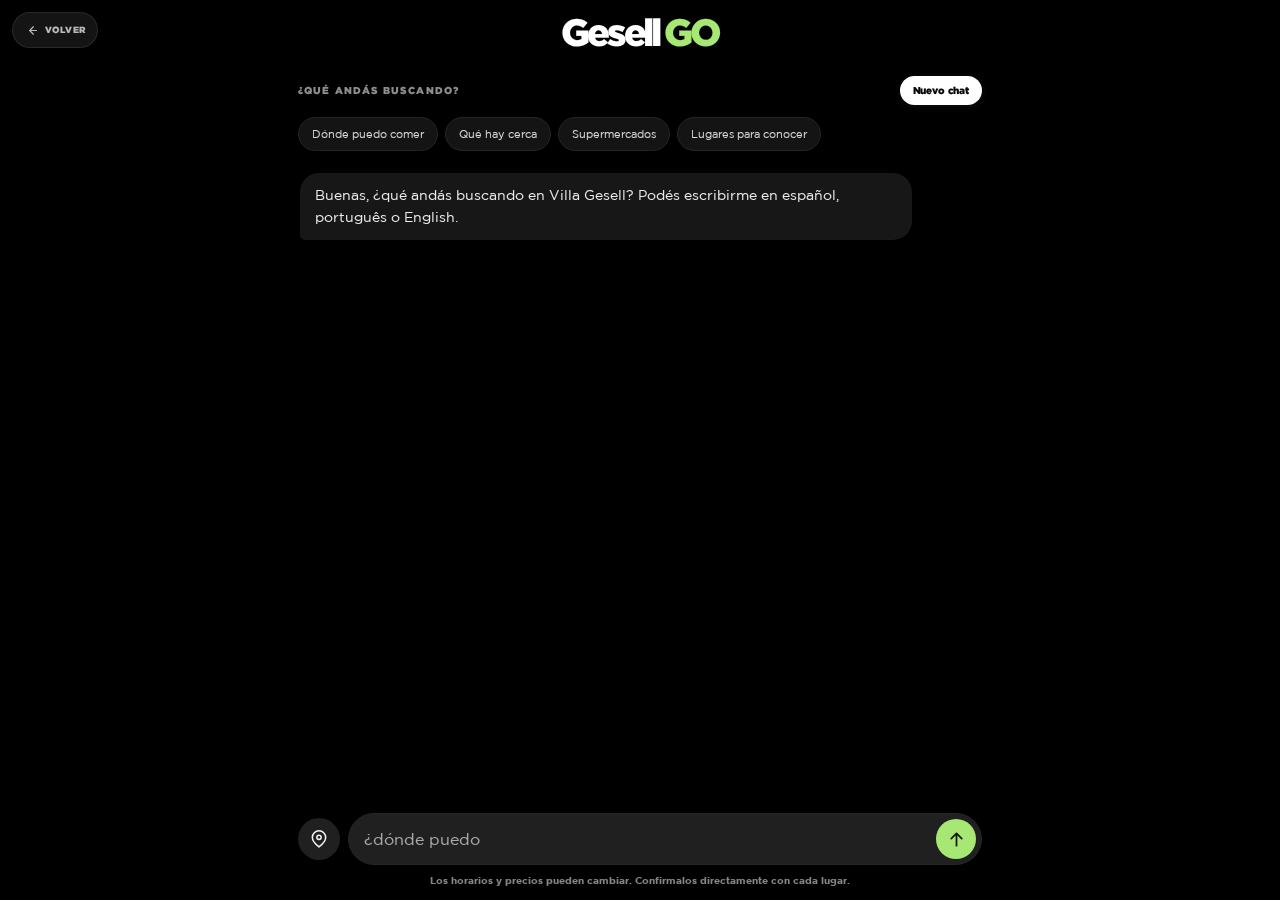
==== asistente/index.html @ cef7fea5 "Add official events carousel and daily-cached agenda feed" ====
<!doctype html>
<html lang="es">
<head>
  <meta charset="utf-8">
  <meta name="viewport" content="width=device-width, initial-scale=1, viewport-fit=cover">
  <meta name="theme-color" content="#000000">
  <meta name="description" content="GesellGO, tu asistente para descubrir Villa Gesell. Encontrá comida, servicios y lugares cerca tuyo.">
  <title>GesellGO · Villa Gesell</title>
  <link rel="preload" href="/fonts/GOTHAM-BLACK.OTF" as="font" type="font/otf" crossorigin>
  <link rel="preload" href="/fonts/GOTHAMBOOK.TTF" as="font" type="font/ttf" crossorigin>
  <link rel="preload" href="/fonts/GOTHAMBOLD.TTF" as="font" type="font/ttf" crossorigin>
  <script src="/asistente/intro.js"></script>
  <link rel="stylesheet" href="/asistente/style.css?v=events-1">
  <script src="/asistente/app.js?v=events-1" defer></script>
</head>
<body>
  <div class="ambient" aria-hidden="true">
    <span class="glow glow-a"></span>
    <span class="glow glow-b"></span>
    <span class="glow glow-c"></span>
    <span class="glow glow-d"></span>
  </div>
  <a class="back-home" id="backHomeLink" href="/" aria-label="Volver a la página principal" title="Volver a la página principal">
    <svg viewBox="0 0 24 24" aria-hidden="true" focusable="false"><path d="M15 18l-6-6 6-6M9 12h11"></path></svg>
    <span>VOLVER</span>
  </a>
  <div class="brand-mark" id="brandMark" aria-label="GesellGO">
    <span class="brand-gesell">Gesell</span><span class="brand-go">GO</span>
  </div>
  <main class="page">
    <section class="chat" aria-label="Chat con GesellGO">
      <div class="chat-topline">
        <p>¿QUÉ ANDÁS BUSCANDO?</p>
        <button id="clearButton" class="clear-button" type="button">Nuevo chat</button>
      </div>
      <div class="suggestions" id="suggestions" aria-label="Consultas sugeridas">
        <button type="button" class="suggestion" data-prompt="¿Dónde puedo comer rico?">Dónde puedo comer</button>
        <button type="button" class="suggestion" data-prompt="¿Qué hay cerca de mí?">Qué hay cerca</button>
        <button type="button" class="suggestion" data-prompt="Busco un supermercado o almacén.">Supermercados</button>
        <button type="button" class="suggestion" data-prompt="¿Qué lugares vale la pena conocer?">Lugares para conocer</button>
      </div>
      <section class="events-section" id="eventsSection" aria-label="Próximos eventos" hidden>
        <div class="events-heading">
          <p>QUÉ PASA EN GESELL</p>
          <div class="events-controls">
            <button type="button" id="eventsPrev" aria-label="Eventos anteriores">‹</button>
            <button type="button" id="eventsNext" aria-label="Eventos siguientes">›</button>
          </div>
        </div>
        <div class="events-rail" id="eventsRail" aria-label="Deslizá para ver próximos eventos" tabindex="0"></div>
      </section>
      <div id="messages" class="messages" aria-live="polite" aria-relevant="additions text">
        <article class="message assistant-message">
          <div class="message-content">
            <p>Buenas, ¿qué andás buscando en Villa Gesell? Podés escribirme en español, português o English.</p>
          </div>
        </article>
      </div>
      <div id="status" class="status" role="status" aria-live="polite"></div>
      <div class="composer-row">
        <button id="locationButton" class="location-button" type="button" aria-label="Activar ubicación" aria-pressed="false" title="Activar ubicación">
          <svg class="pin-icon" viewBox="0 0 24 24" aria-hidden="true" focusable="false">
            <path d="M20 10.2c0 5.1-8 11.3-8 11.3S4 15.3 4 10.2a8 8 0 1 1 16 0Z"></path>
            <circle cx="12" cy="10" r="2.6"></circle>
          </svg>
        </button>
        <form id="chatForm" class="composer">
          <label class="sr-only" for="messageInput">Escribí tu consulta</label>
          <div class="composer-field">
            <textarea id="messageInput" name="message" maxlength="1200" rows="1" placeholder="¿dónde puedo picar algo?" required></textarea>
          </div>
          <button id="sendButton" class="send-button" type="submit" aria-label="Enviar mensaje">
            <svg viewBox="0 0 24 24" aria-hidden="true" focusable="false"><path d="M12 19V5M6 11l6-6 6 6"></path></svg>
          </button>
        </form>
      </div>
      <p class="footnote">Los horarios y precios pueden cambiar. Confirmalos directamente con cada lugar.</p>
    </section>
  </main>
  <dialog class="event-dialog" id="eventDialog" aria-labelledby="eventDialogTitle">
    <button class="event-dialog-close" id="eventDialogClose" type="button" aria-label="Cerrar">×</button>
    <div class="event-dialog-image-wrap"><img id="eventDialogImage" alt="" /></div>
    <div class="event-dialog-content">
      <p class="event-dialog-eyebrow">AGENDA OFICIAL</p>
      <h2 id="eventDialogTitle">Evento</h2>
      <p id="eventDialogDescription" class="event-dialog-description">Cargando información…</p>
      <div class="event-meta"><span class="event-meta-label">CUÁNDO</span><p id="eventDialogDate"></p></div>
      <div class="event-meta"><span class="event-meta-label">DÓNDE</span><p id="eventDialogLocation"></p></div>
      <a id="eventDialogSource" class="event-source-link" href="https://www.gesell.tur.ar/eventos" target="_blank" rel="noopener noreferrer">Ver agenda oficial ↗</a>
    </div>
  </dialog>
</body>
</html>
---- asistente/style.css ----
@font-face {
  font-family: "Gotham Black";
  src: url("/fonts/GOTHAM-BLACK.OTF") format("opentype");
  font-style: normal;
  font-weight: 900;
  font-display: swap;
}
@font-face {
  font-family: "Gotham Book";
  src: url("/fonts/GOTHAMBOOK.TTF") format("truetype");
  font-style: normal;
  font-weight: 400;
  font-display: swap;
}
@font-face {
  font-family: "Gotham Bold";
  src: url("/fonts/GOTHAMBOLD.TTF") format("truetype");
  font-style: normal;
  font-weight: 700;
  font-display: swap;
}
:root {
  color-scheme: dark;
  --black: #000;
  --white: #f7f7f7;
  --muted: #929292;
  --bubble: #202020;
  --accent: #a6e873;
  --font: "Gotham Book", Arial, sans-serif;
  --font-black: "Gotham Black", "Arial Black", sans-serif;
  --ease: cubic-bezier(.2,.75,.2,1);
}
* { box-sizing: border-box; }
html, body { width:100%; height:100%; min-height:100%; margin:0; overflow:hidden; background:var(--black); }
body {
  height: 100dvh;
  color: var(--white);
  font-family: var(--font);
  font-weight: 500;
  -webkit-font-smoothing: antialiased;
  -webkit-text-stroke: .12px currentColor;
  text-rendering: optimizeLegibility;
  overscroll-behavior: none;
}
button, textarea { font:inherit; }
button { color:inherit; }
button:focus-visible, textarea:focus-visible { outline:2px solid var(--accent); outline-offset:3px; }

.back-home {
  position: fixed;
  z-index: 21;
  top: max(12px, env(safe-area-inset-top));
  left: max(12px, env(safe-area-inset-left));
  display: inline-flex;
  align-items: center;
  justify-content: center;
  gap: 6px;
  min-height: 36px;
  padding: 0 11px;
  border: 1px solid rgba(255,255,255,.09);
  border-radius: 999px;
  background: rgba(23,23,23,.88);
  color: #bcbcbc;
  font-family: var(--font-black);
  font-size: 9px;
  font-weight: 900;
  letter-spacing: .055em;
  text-decoration: none;
  -webkit-tap-highlight-color: transparent;
  backdrop-filter: blur(12px);
  box-shadow: 0 4px 18px rgba(0,0,0,.2);
  transition: color .2s ease, background .2s ease, border-color .2s ease, transform .2s ease;
}
.back-home svg {
  display: block;
  width: 15px;
  height: 15px;
  fill: none;
  stroke: currentColor;
  stroke-width: 1.8;
  stroke-linecap: round;
  stroke-linejoin: round;
}
.back-home:hover, .back-home:focus-visible {
  background: #242424;
  border-color: rgba(255,255,255,.22);
  color: #fff;
}
.back-home:active { transform: scale(.96); }
.brand-mark {
  position:fixed; z-index:20; top:max(15px, env(safe-area-inset-top)); left:50%;
  display:flex; align-items:baseline; justify-content:center; gap:.075em; max-width:96vw;
  color:#fff; font-family:var(--font-black); font-size:clamp(28px,5.5vw,38px); font-weight:900;
  letter-spacing:-.085em; line-height:.92; white-space:nowrap; user-select:none; transform:translateX(-50%);
  transition:top .55s var(--ease), transform .55s var(--ease), font-size .55s var(--ease);
}
.brand-go { color:var(--accent); margin-left:.05em; letter-spacing:-.08em; }

.page {
  width:min(720px,100%); height:var(--chat-viewport-height,100%); position:relative; top:var(--chat-viewport-top,0px); display:flex; flex-direction:column; margin-inline:auto;
  padding:max(76px,calc(env(safe-area-inset-top) + 66px)) 18px max(12px,env(safe-area-inset-bottom));
  opacity:1; transition:opacity .64s var(--ease);
}
.chat { flex:1; min-height:0; width:100%; display:flex; flex-direction:column; margin:0 auto; }
.chat-topline { display:flex; align-items:center; justify-content:space-between; gap:12px; margin:0 0 12px; }
.chat-topline p { margin:0; color:#909090; font-family:var(--font-black); font-size:10px; letter-spacing:.11em; }
.clear-button {
  flex:0 0 auto; border:0; border-radius:999px; background:#fff; color:#080808;
  font-family:var(--font-black); font-size:10px; font-weight:900; letter-spacing:-.015em;
  padding:9px 13px; cursor:pointer; box-shadow:0 2px 8px rgba(255,255,255,.06);
  -webkit-tap-highlight-color:transparent;
  transition:background .2s ease,color .2s ease,transform .2s ease;
}
.clear-button:hover { background:#e8e8e8; color:#000; transform:translateY(-1px); }
.clear-button:active { transform:scale(.96); }

.suggestions {
  display:flex; flex-wrap:wrap; gap:7px; max-height:160px; overflow:hidden; margin:0 0 8px;
  opacity:1; transform:translateY(0);
  transition:opacity .24s ease, transform .24s ease, max-height .28s ease, margin .28s ease;
  scrollbar-width:none;
}
.suggestions::-webkit-scrollbar { display:none; }
.suggestions.is-hidden { opacity:0; transform:translateY(-5px); max-height:0; margin-bottom:0; pointer-events:none; }
.suggestion {
  flex:0 0 auto;
  font-weight:500; max-width:100%; border:1px solid #252525; border-radius:999px; padding:10px 13px;
  background:#141414; color:#d9d9d9; font-size:11px; line-height:1.1; cursor:pointer; white-space:nowrap;
  transition:background .2s ease, border-color .2s ease, color .2s ease, transform .2s ease;
}
.suggestion:hover { background:#242424; border-color:#383838; color:#fff; transform:translateY(-1px); }

.messages {
  flex:1; min-height:0; display:flex; flex-direction:column; align-items:flex-start; gap:12px;
  overflow-y:auto; overscroll-behavior:contain; padding:14px 2px 18px; scroll-behavior:smooth;
  scrollbar-width:thin; scrollbar-color:#303030 transparent;
}
.message {
  font-weight:500;
  display:flex; align-items:flex-start; max-width:90%; min-width:0; font-size:14px; line-height:1.55;
  overflow-wrap:anywhere; animation:message-in .28s var(--ease) both;
}
.message-content { min-width:0; }
.message p { margin:0; white-space:pre-wrap; }
.assistant-message { align-self:flex-start; padding:12px 15px; border-radius:19px 19px 19px 5px; background:#171717; color:#ededed; }
.user-message {
  align-self:flex-end; display:block; max-width:86%; padding:11px 15px;
  border-radius:19px 19px 5px 19px; background:#252525; color:#fff;
}
.user-message .message-content { display:block; }

.typing { display:flex; align-items:center; gap:5px; min-height:10px; }
.typing span {
  display:block; width:5px; height:5px; border-radius:50%; background:var(--accent);
  animation:typing-pulse .8s ease-in-out infinite;
}
.typing span:nth-child(2) { animation-delay:.12s; }
.typing span:nth-child(3) { animation-delay:.24s; }
.status { font-weight:500; min-height:14px; padding:0 4px 4px; color:#aaa; font-size:10px; line-height:1.45; }
.composer-row { display:flex; align-items:flex-end; gap:8px; width:100%; }
.location-button {
  flex:0 0 42px; width:42px; height:42px; display:grid; place-items:center; padding:0; margin-bottom:5px;
  border:0; border-radius:50%; background:#202020; color:#f5f5f5; cursor:pointer;
  transition:transform .18s ease, color .18s ease, background .18s ease, opacity .18s ease;
  -webkit-tap-highlight-color:transparent;
}
.location-button:hover { transform:scale(1.04); background:#292929; }
.location-button:disabled { opacity:.6; cursor:wait; }
.location-button[aria-pressed="true"] { color:var(--accent); }
.pin-icon { width:20px; height:20px; fill:none; stroke:currentColor; stroke-width:1.8; stroke-linecap:round; stroke-linejoin:round; }

.composer {
  flex:1; min-width:0; min-height:52px; display:flex; align-items:flex-end; gap:6px;
  padding:5px 5px 5px 14px; border:1px solid #252525; border-radius:28px; background:#202020;
  transition:border-color .2s ease, background .2s ease;
}
.composer:focus-within { border-color:#3a3a3a; background:#242424; }
.composer-field { flex:1; min-width:0; }
.composer textarea {
  display:block; width:100%; min-height:40px; max-height:112px; resize:none; overflow-y:auto;
  padding:10px 1px; border:0; outline:none; background:transparent; color:#fff;
  font-size:16px; line-height:1.25; appearance:none;
}
.composer textarea::placeholder { color:#aaa; opacity:1; font-weight:500; }
.send-button {
  flex:0 0 40px; width:40px; height:40px; display:grid; place-items:center; padding:0; margin:0;
  border:0; border-radius:50%; background:var(--accent); color:#111b08; cursor:pointer;
  -webkit-tap-highlight-color:transparent; transition:transform .18s ease, opacity .18s ease, background .18s ease;
}
.send-button:hover { transform:scale(1.045); background:#b5f28a; }
.send-button:disabled { opacity:.4; cursor:wait; transform:none; }
.send-button svg { width:21px; height:21px; fill:none; stroke:currentColor; stroke-width:2; stroke-linecap:round; stroke-linejoin:round; }
.footnote {
  margin:8px 8px 0; color:#858585; font-family:"Gotham Bold","Gotham Book",Arial,sans-serif;
  font-size:10px; font-weight:700; line-height:1.5; text-align:center;
}

html.intro-active .brand-mark { top:50%; transform:translate(-50%,-50%); font-size:clamp(48px,11vw,84px); }
html.intro-active .brand-mark.is-docked { top:max(15px,env(safe-area-inset-top)); transform:translateX(-50%); font-size:clamp(28px,5.5vw,38px); }
html.intro-active .page { opacity:0; pointer-events:none; }
html.intro-active.page-ready .page { opacity:1; pointer-events:auto; }
@keyframes message-in { from { opacity:0; transform:translateY(7px) scale(.99); } to { opacity:1; transform:translateY(0) scale(1); } }
@keyframes typing-pulse { 0%,60%,100% { opacity:.35; transform:translateY(0); } 30% { opacity:1; transform:translateY(-2px); } }
@media (max-width:560px) {
  .page { padding-right:16px; padding-left:16px; }
  .chat-topline { margin-bottom:10px; }
  .suggestions { flex-wrap:nowrap; overflow-x:auto; overflow-y:hidden; margin-right:-16px; padding-right:16px; }
  .suggestion { padding:10px 12px; font-size:10px; }
  .messages { padding-top:12px; }
  .message { font-size:14px; max-width:94%; }
  .composer-row { gap:7px; }
  .location-button { flex-basis:40px; width:40px; height:40px; }
  .composer { min-height:50px; padding-left:13px; }
  .composer textarea { min-height:38px; }
  .send-button { flex-basis:38px; width:38px; height:38px; }
}
@media (max-height:620px) {
  .page { padding-top:max(68px,calc(env(safe-area-inset-top) + 58px)); }
  .suggestions { max-height:82px; }
  .suggestion { padding-top:8px; padding-bottom:8px; }
  .footnote { margin-top:5px; }
}
@media (prefers-reduced-motion:reduce) {
  *,*::before,*::after { animation-duration:.01ms !important; animation-iteration-count:1 !important; scroll-behavior:auto !important; transition-duration:.01ms !important; }
}

/* Visually hide the accessible label; the textarea placeholder stays visible until typing begins. */
.sr-only {
  position:absolute !important; width:1px !important; height:1px !important;
  padding:0 !important; margin:-1px !important; overflow:hidden !important;
  clip:rect(0,0,0,0) !important; white-space:nowrap !important; border:0 !important;
}

/* Depart into black; the homepage itself supplies the title after navigation. */
html.is-exiting .page,html.is-exiting .brand-mark,html.is-exiting .back-home {
  opacity:0;
  filter:blur(2px);
  pointer-events:none;
}
html.is-exiting .page { transform:translateY(3px) scale(.995); }
.page,.brand-mark,.back-home {
  transition:opacity .42s ease,filter .42s ease,transform .46s var(--ease);
}
.exit-transition {
  position:fixed;
  z-index:9999;
  inset:0;
  background:#000;
  opacity:0;
  pointer-events:none;
  transition:opacity .34s ease;
}
.exit-transition.is-active { opacity:1; }
@media (prefers-reduced-motion:reduce) {
  .exit-transition { transition-duration:.01ms !important; }
  html.is-exiting .page,html.is-exiting .brand-mark,html.is-exiting .back-home { filter:none !important; }
}

/* Ambient pastel light: four soft, blurred glows breathe in and out along both
   screen edges. Colours are pastel variations of the GO green (#a6e873). The layer
   sits behind all content, never receives input and stays well below text contrast. */
.ambient {
  position:fixed; inset:0; z-index:0; overflow:hidden; pointer-events:none;
  opacity:1; transition:opacity 1.4s ease;
}
.glow {
  --size:clamp(260px,48vw,540px);
  position:absolute; width:var(--size); height:var(--size); border-radius:50%;
  filter:blur(58px); opacity:0; will-change:opacity,transform;
  animation:glow-breathe var(--dur,14s) ease-in-out var(--delay,0s) infinite;
}
.glow-a { left:calc(var(--size) * -.4); top:6%;  --dur:15s; --delay:-3s;  --dx:9vw;  --dy:7vh;
  background:radial-gradient(circle, rgba(166,232,115,.78) 0%, rgba(166,232,115,.30) 42%, rgba(166,232,115,0) 70%); }
.glow-b { left:calc(var(--size) * -.36);  bottom:2%; --dur:19s; --delay:-11s; --dx:7vw;  --dy:-8vh;
  background:radial-gradient(circle, rgba(168,240,205,.70) 0%, rgba(168,240,205,.26) 42%, rgba(168,240,205,0) 70%); }
.glow-c { right:calc(var(--size) * -.4); top:20%; --dur:17s; --delay:-8s;  --dx:-9vw; --dy:6vh;
  background:radial-gradient(circle, rgba(212,244,152,.72) 0%, rgba(212,244,152,.27) 42%, rgba(212,244,152,0) 70%); }
.glow-d { right:calc(var(--size) * -.36);  bottom:-4%; --dur:21s; --delay:-15s; --dx:-7vw; --dy:-7vh;
  background:radial-gradient(circle, rgba(150,236,196,.68) 0%, rgba(150,236,196,.25) 42%, rgba(150,236,196,0) 70%); }
@keyframes glow-breathe {
  0%, 100% { opacity:0;   transform:translate3d(0,0,0) scale(.9); }
  50%      { opacity:.42; transform:translate3d(var(--dx),var(--dy),0) scale(1.1); }
}
html.intro-active .ambient { opacity:0; }
html.intro-active.page-ready .ambient { opacity:1; }
html.is-exiting .ambient { opacity:0; transition-duration:.34s; }
@media (prefers-reduced-motion:reduce) {
  .glow { animation:none !important; opacity:.14; }
}


/* Official tourism events carousel */
.events-section { flex:0 0 auto; margin:1px 0 4px; min-width:0; }
.events-section[hidden] { display:none; }
.events-heading { display:flex; align-items:center; justify-content:space-between; gap:12px; margin:0 0 8px; }
.events-heading p { margin:0; color:#aaa; font-family:var(--font-black); font-size:9px; letter-spacing:.1em; }
.events-controls { display:flex; gap:5px; }
.events-controls button { display:grid; place-items:center; width:25px; height:25px; padding:0 0 2px; border:1px solid #292929; border-radius:50%; background:#151515; color:#eee; font-size:22px; line-height:1; cursor:pointer; }
.events-controls button:hover { background:#252525; }
.events-rail { display:flex; gap:10px; overflow-x:auto; overflow-y:hidden; padding:0 1px 7px; scroll-snap-type:x mandatory; scroll-behavior:smooth; scrollbar-width:none; -webkit-overflow-scrolling:touch; }
.events-rail::-webkit-scrollbar { display:none; }
.event-card { flex:0 0 clamp(180px, 43%, 225px); min-width:0; overflow:hidden; display:flex; flex-direction:column; padding:0; border:1px solid #292929; border-radius:13px; background:#151515; color:#f5f5f5; text-align:left; cursor:pointer; scroll-snap-align:start; -webkit-tap-highlight-color:transparent; transition:transform .18s ease,border-color .18s ease,background .18s ease; }
.event-card:hover { transform:translateY(-2px); border-color:#484848; background:#1b1b1b; }
.event-card:active { transform:scale(.985); }
.event-card-image-wrap { position:relative; display:block; height:92px; overflow:hidden; background:linear-gradient(135deg,#252b20,#111); }
.event-card-image-wrap img { display:block; width:100%; height:100%; object-fit:cover; transition:transform .35s ease; }
.event-card:hover .event-card-image-wrap img { transform:scale(1.035); }
.event-card-image-wrap.image-unavailable img { display:none; }
.event-card-body { display:flex; flex-direction:column; gap:5px; min-width:0; padding:9px 10px 10px; }
.event-card-title { display:-webkit-box; min-height:2.5em; overflow:hidden; color:#f5f5f5; font-family:var(--font-black); font-size:10px; line-height:1.25; letter-spacing:-.01em; -webkit-line-clamp:2; -webkit-box-orient:vertical; }
.event-card-date { overflow:hidden; color:var(--accent); font-size:9px; line-height:1.3; text-overflow:ellipsis; white-space:nowrap; }
.event-dialog { position:relative; width:min(520px,calc(100vw - 28px)); max-height:min(86dvh,760px); padding:0; overflow:auto; border:1px solid #333; border-radius:20px; background:#101010; color:#f6f6f6; box-shadow:0 20px 90px rgba(0,0,0,.65); }
.event-dialog::backdrop { background:rgba(0,0,0,.72); backdrop-filter:blur(8px); }
.event-dialog-close { position:absolute; z-index:2; top:10px; right:10px; display:grid; place-items:center; width:34px; height:34px; padding:0 0 3px; border:1px solid rgba(255,255,255,.25); border-radius:50%; background:rgba(0,0,0,.65); color:#fff; font-size:25px; line-height:1; cursor:pointer; }
.event-dialog-image-wrap { width:100%; height:clamp(150px,32vh,230px); overflow:hidden; background:#1b1b1b; }
.event-dialog-image-wrap img { display:block; width:100%; height:100%; object-fit:cover; }
.event-dialog-content { padding:18px 20px 22px; }
.event-dialog-eyebrow { margin:0 0 8px; color:var(--accent); font-family:var(--font-black); font-size:9px; letter-spacing:.1em; }
.event-dialog-content h2 { margin:0 0 12px; font-family:var(--font-black); font-size:clamp(18px,4.5vw,23px); line-height:1.2; letter-spacing:-.025em; }
.event-dialog-description { margin:0 0 20px; color:#ddd; font-size:13px; line-height:1.6; }
.event-meta { margin:0 0 14px; }
.event-meta-label { display:block; margin-bottom:4px; color:#929292; font-family:var(--font-black); font-size:9px; letter-spacing:.09em; }
.event-meta p { margin:0; color:#f2f2f2; font-size:12px; line-height:1.45; }
.event-source-link { display:inline-block; margin-top:6px; color:var(--accent); font-family:var(--font-black); font-size:10px; text-decoration:none; }
.event-source-link:hover { text-decoration:underline; }
@media (max-width:560px) {
  .events-heading { margin-bottom:6px; }
  .events-rail { gap:9px; margin-right:-16px; padding-right:16px; }
  .event-card { flex-basis:190px; }
  .event-card-image-wrap { height:84px; }
  .event-card-body { padding:8px 9px 9px; }
  .event-card-title { font-size:9px; }
  .event-card-date { font-size:8px; }
  .event-dialog-content { padding:16px 17px 20px; }
}
@media (max-height:620px) {
  .event-card-image-wrap { height:64px; }
  .event-card-body { padding:6px 8px 7px; gap:3px; }
  .event-card-title { min-height:2.4em; font-size:8px; }
  .events-heading { margin-bottom:4px; }
  .events-rail { padding-bottom:4px; }
}
@media (prefers-reduced-motion:reduce) {
  .events-rail { scroll-behavior:auto; }
  .event-card,.event-card-image-wrap img { transition:none; }
}
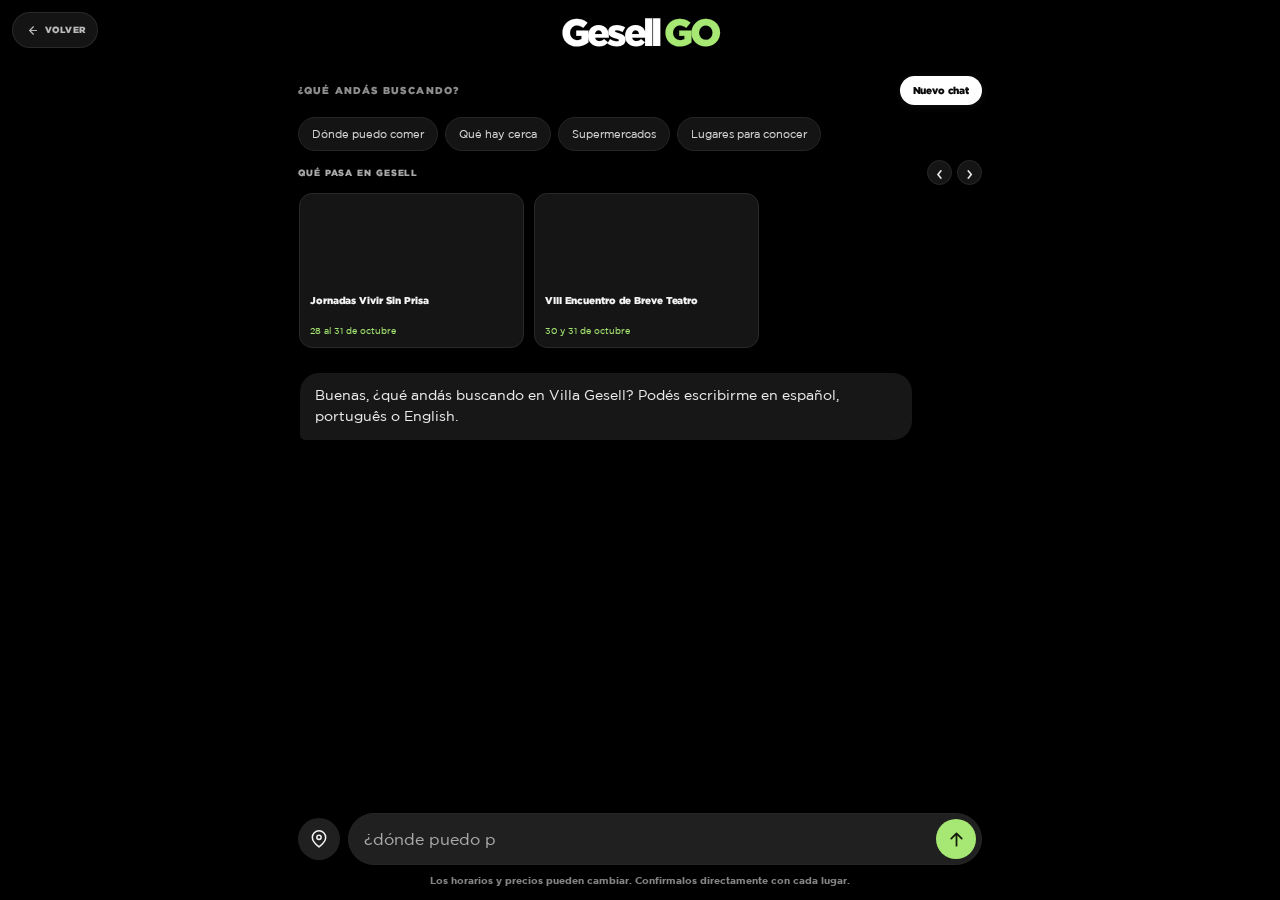
==== commit 1e3c9876: "Bust cached GesellGO script after carousel fallback fix" ====
--- a/asistente/index.html
+++ b/asistente/index.html
@@ -11,7 +11,7 @@
   <link rel="preload" href="/fonts/GOTHAMBOLD.TTF" as="font" type="font/ttf" crossorigin>
   <script src="/asistente/intro.js"></script>
   <link rel="stylesheet" href="/asistente/style.css?v=events-1">
-  <script src="/asistente/app.js?v=events-1" defer></script>
+  <script src="/asistente/app.js?v=events-2" defer></script>
 </head>
 <body>
   <div class="ambient" aria-hidden="true">
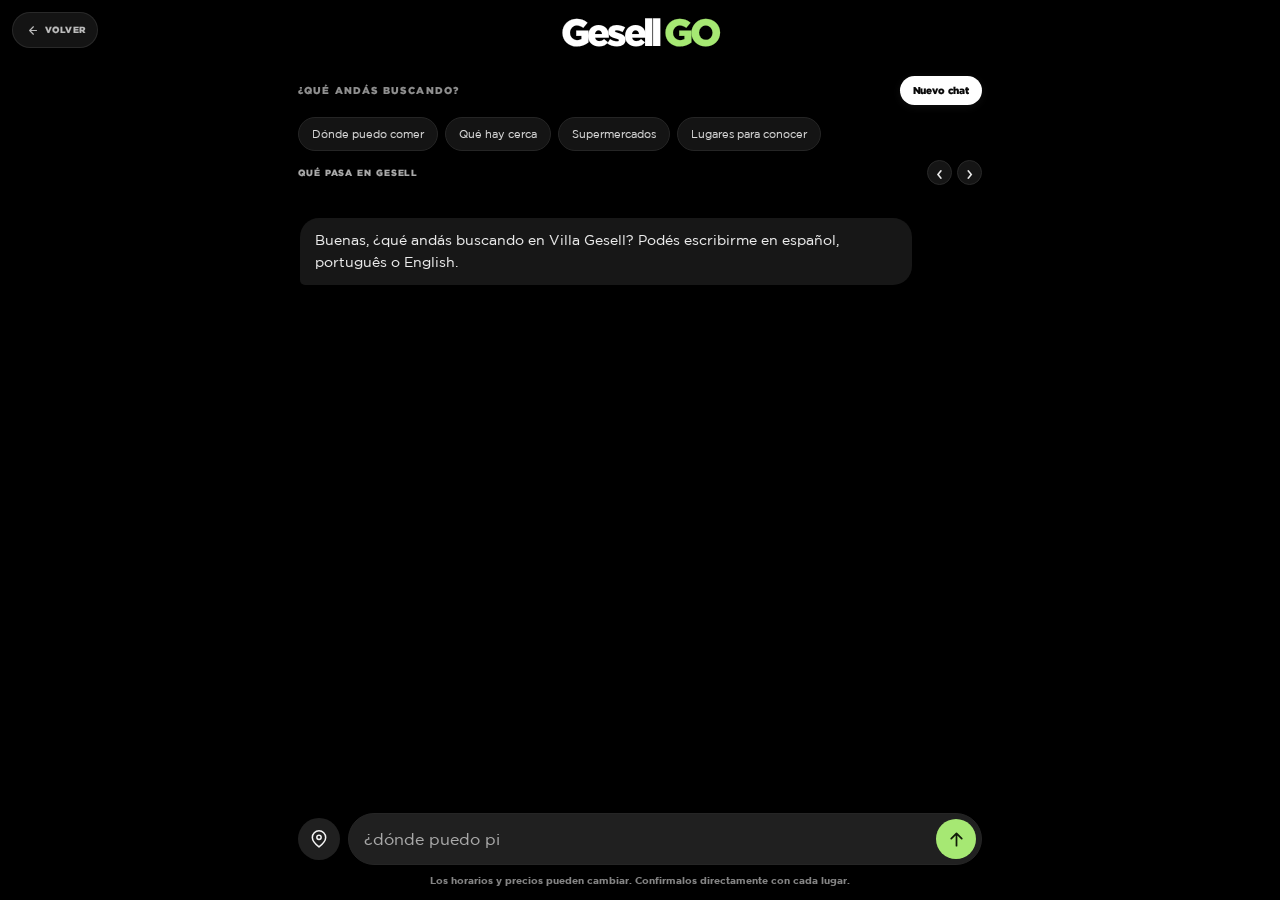
==== commit cc9c0a31: "Fix event descriptions and add ask GesellGO action" ====
--- a/asistente/index.html
+++ b/asistente/index.html
@@ -86,6 +86,7 @@
       <p id="eventDialogDescription" class="event-dialog-description">Cargando información…</p>
       <div class="event-meta"><span class="event-meta-label">CUÁNDO</span><p id="eventDialogDate"></p></div>
       <div class="event-meta"><span class="event-meta-label">DÓNDE</span><p id="eventDialogLocation"></p></div>
+      <button id="askAboutEvent" class="event-ask-button" type="button">Consultar a GesellGO sobre este evento</button>
       <a id="eventDialogSource" class="event-source-link" href="https://www.gesell.tur.ar/eventos" target="_blank" rel="noopener noreferrer">Ver agenda oficial ↗</a>
     </div>
   </dialog>
--- a/asistente/style.css
+++ b/asistente/style.css
@@ -344,3 +344,7 @@
   .events-rail { scroll-behavior:auto; }
   .event-card,.event-card-image-wrap img { transition:none; }
 }
+
+.event-ask-button { display:block; width:100%; margin-top:16px; padding:13px 15px; border:0; border-radius:999px; background:var(--accent); color:#101010; font-family:var(--font-black); font-size:11px; cursor:pointer; transition:transform .18s var(--ease),opacity .18s var(--ease); }
+.event-ask-button:hover { transform:translateY(-1px); }
+.event-ask-button:disabled { opacity:.55; cursor:wait; transform:none; }
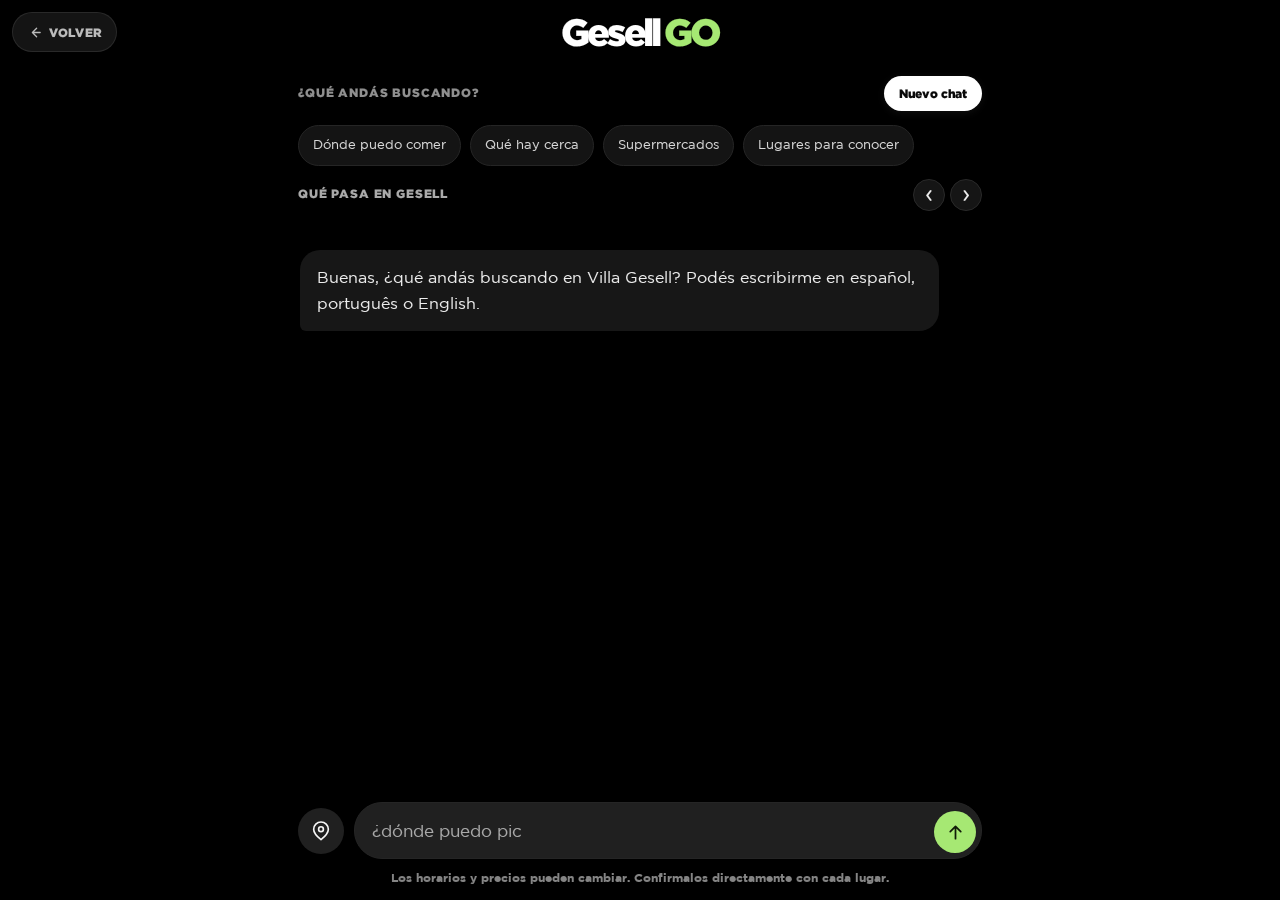
==== commit d830fbc3: "Refresh GesellGO stylesheet cache" ====
--- a/asistente/index.html
+++ b/asistente/index.html
@@ -10,8 +10,8 @@
   <link rel="preload" href="/fonts/GOTHAMBOOK.TTF" as="font" type="font/ttf" crossorigin>
   <link rel="preload" href="/fonts/GOTHAMBOLD.TTF" as="font" type="font/ttf" crossorigin>
   <script src="/asistente/intro.js"></script>
-  <link rel="stylesheet" href="/asistente/style.css?v=events-1">
-  <script src="/asistente/app.js?v=events-2" defer></script>
+  <link rel="stylesheet" href="/asistente/style.css?v=readability-3">
+  <script src="/asistente/app.js?v=events-5" defer></script>
 </head>
 <body>
   <div class="ambient" aria-hidden="true">
--- a/asistente/style.css
+++ b/asistente/style.css
@@ -348,3 +348,70 @@
 .event-ask-button { display:block; width:100%; margin-top:16px; padding:13px 15px; border:0; border-radius:999px; background:var(--accent); color:#101010; font-family:var(--font-black); font-size:11px; cursor:pointer; transition:transform .18s var(--ease),opacity .18s var(--ease); }
 .event-ask-button:hover { transform:translateY(-1px); }
 .event-ask-button:disabled { opacity:.55; cursor:wait; transform:none; }
+
+
+/* Readability pass: comfortable type sizes, clearer hierarchy and more breathing room. */
+.back-home { font-size:12px; min-height:40px; padding-inline:13px; }
+.back-home svg { width:17px; height:17px; }
+.chat-topline { margin-bottom:14px; }
+.chat-topline p { font-size:12px; line-height:1.4; letter-spacing:.07em; }
+.clear-button { font-size:12px; padding:11px 15px; }
+.suggestions { gap:9px; margin-bottom:12px; }
+.suggestion { padding:11px 14px; font-size:13px; line-height:1.3; }
+.messages { gap:14px; padding:16px 2px 20px; }
+.message { font-size:16px; line-height:1.65; max-width:94%; }
+.assistant-message { padding:14px 17px; border-radius:20px 20px 20px 6px; }
+.user-message { padding:13px 17px; }
+.status { min-height:18px; padding:2px 4px 6px; font-size:12px; line-height:1.5; }
+.composer-row { gap:10px; }
+.location-button { flex-basis:46px; width:46px; height:46px; }
+.pin-icon { width:22px; height:22px; }
+.composer { min-height:56px; padding-left:16px; }
+.composer textarea { min-height:44px; max-height:140px; padding-block:11px; font-size:17px; line-height:1.4; }
+.send-button { flex-basis:42px; width:42px; height:42px; }
+.footnote { margin-top:10px; font-size:12px; line-height:1.55; }
+.events-heading { margin-bottom:10px; }
+.events-heading p { font-size:12px; line-height:1.4; letter-spacing:.07em; }
+.events-controls button { width:32px; height:32px; font-size:25px; }
+.events-rail { gap:12px; padding-bottom:9px; }
+.event-card { flex-basis:clamp(210px, 48%, 260px); border-radius:15px; }
+.event-card-image-wrap { height:112px; }
+.event-card-body { gap:7px; padding:12px 13px 13px; }
+.event-card-title { min-height:2.5em; font-size:14px; line-height:1.35; letter-spacing:0; }
+.event-card-date { font-size:12px; line-height:1.45; white-space:normal; }
+.event-dialog { width:min(560px,calc(100vw - 24px)); max-height:min(90dvh,820px); border-radius:22px; }
+.event-dialog-close { width:40px; height:40px; font-size:28px; }
+.event-dialog-content { padding:22px 24px 26px; }
+.event-dialog-eyebrow { margin-bottom:10px; font-size:12px; line-height:1.4; letter-spacing:.08em; }
+.event-dialog-content h2 { margin-bottom:16px; font-size:clamp(22px,5vw,28px); line-height:1.25; letter-spacing:-.02em; }
+.event-dialog-description { margin-bottom:22px; font-size:16px; line-height:1.7; }
+.event-meta { margin-bottom:17px; }
+.event-meta-label { margin-bottom:5px; font-size:12px; line-height:1.4; letter-spacing:.07em; }
+.event-meta p { font-size:15px; line-height:1.6; }
+.event-source-link { margin-top:10px; font-size:13px; line-height:1.5; }
+.event-ask-button { margin-top:20px; padding:15px 17px; font-size:14px; line-height:1.45; }
+@media (max-width:560px) {
+  .page { padding-right:16px; padding-left:16px; }
+  .chat-topline p { font-size:11px; }
+  .suggestion { padding:11px 13px; font-size:13px; }
+  .message { font-size:16px; max-width:96%; line-height:1.65; }
+  .assistant-message { padding:14px 16px; }
+  .user-message { padding:13px 16px; }
+  .events-rail { gap:10px; margin-right:-16px; padding-right:16px; }
+  .event-card { flex-basis:220px; }
+  .event-card-image-wrap { height:100px; }
+  .event-card-body { padding:11px 12px 12px; gap:6px; }
+  .event-card-title { font-size:14px; }
+  .event-card-date { font-size:12px; }
+  .event-dialog-content { padding:20px 18px 22px; }
+  .event-dialog-description { font-size:16px; }
+  .event-meta p { font-size:15px; }
+  .footnote { font-size:11px; }
+}
+@media (max-height:620px) {
+  .event-card-image-wrap { height:76px; }
+  .event-card-body { padding:8px 10px 9px; gap:4px; }
+  .event-card-title { min-height:0; font-size:12px; }
+  .events-heading { margin-bottom:5px; }
+  .events-rail { padding-bottom:5px; }
+}
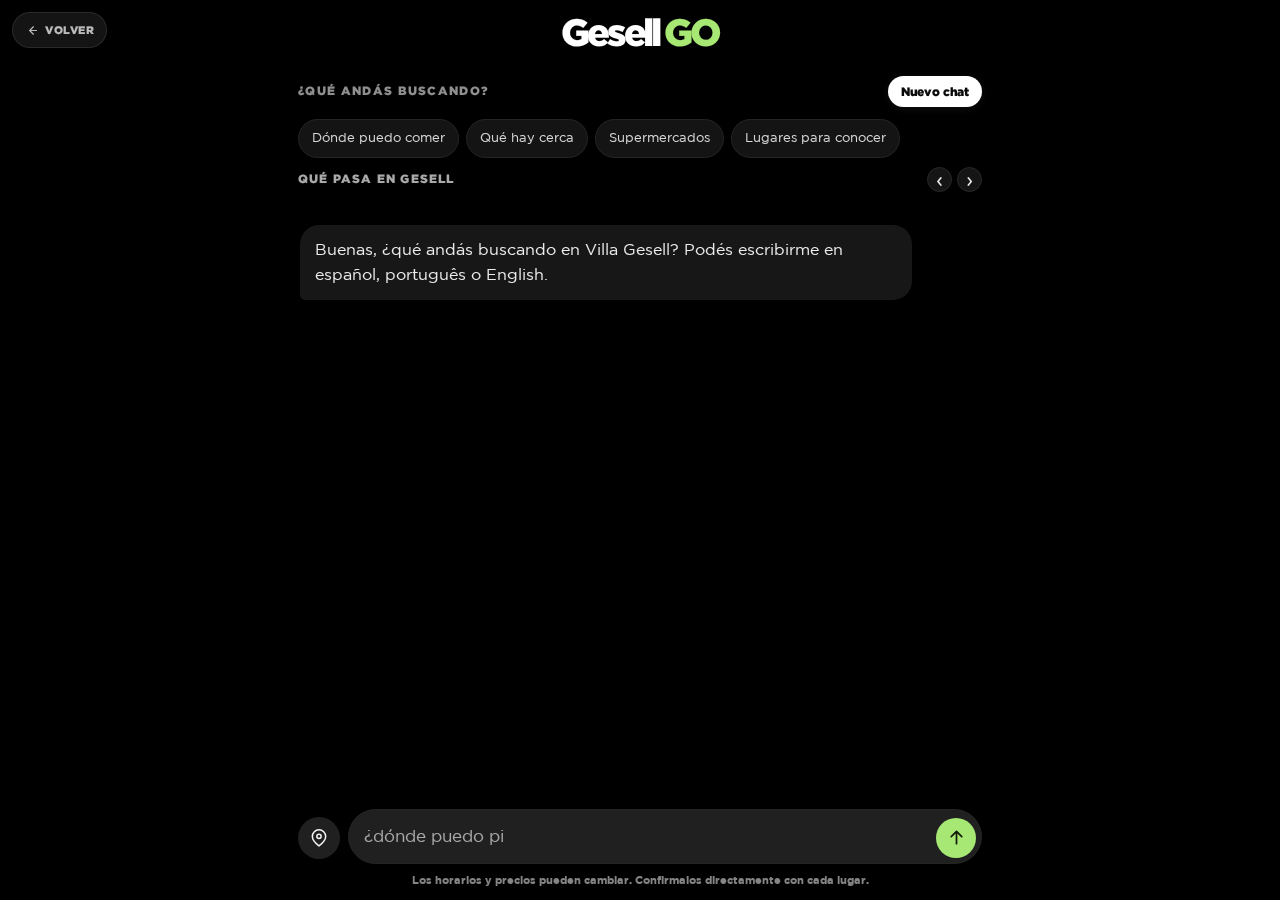
==== commit df5c9961: "Refresh cache for typography-only update" ====
--- a/asistente/index.html
+++ b/asistente/index.html
@@ -10,7 +10,7 @@
   <link rel="preload" href="/fonts/GOTHAMBOOK.TTF" as="font" type="font/ttf" crossorigin>
   <link rel="preload" href="/fonts/GOTHAMBOLD.TTF" as="font" type="font/ttf" crossorigin>
   <script src="/asistente/intro.js"></script>
-  <link rel="stylesheet" href="/asistente/style.css?v=readability-3">
+  <link rel="stylesheet" href="/asistente/style.css?v=readability-4">
   <script src="/asistente/app.js?v=events-5" defer></script>
 </head>
 <body>
--- a/asistente/style.css
+++ b/asistente/style.css
@@ -350,68 +350,36 @@
 .event-ask-button:disabled { opacity:.55; cursor:wait; transform:none; }
 
 
-/* Readability pass: comfortable type sizes, clearer hierarchy and more breathing room. */
-.back-home { font-size:12px; min-height:40px; padding-inline:13px; }
-.back-home svg { width:17px; height:17px; }
-.chat-topline { margin-bottom:14px; }
-.chat-topline p { font-size:12px; line-height:1.4; letter-spacing:.07em; }
-.clear-button { font-size:12px; padding:11px 15px; }
-.suggestions { gap:9px; margin-bottom:12px; }
-.suggestion { padding:11px 14px; font-size:13px; line-height:1.3; }
-.messages { gap:14px; padding:16px 2px 20px; }
-.message { font-size:16px; line-height:1.65; max-width:94%; }
-.assistant-message { padding:14px 17px; border-radius:20px 20px 20px 6px; }
-.user-message { padding:13px 17px; }
-.status { min-height:18px; padding:2px 4px 6px; font-size:12px; line-height:1.5; }
-.composer-row { gap:10px; }
-.location-button { flex-basis:46px; width:46px; height:46px; }
-.pin-icon { width:22px; height:22px; }
-.composer { min-height:56px; padding-left:16px; }
-.composer textarea { min-height:44px; max-height:140px; padding-block:11px; font-size:17px; line-height:1.4; }
-.send-button { flex-basis:42px; width:42px; height:42px; }
-.footnote { margin-top:10px; font-size:12px; line-height:1.55; }
-.events-heading { margin-bottom:10px; }
-.events-heading p { font-size:12px; line-height:1.4; letter-spacing:.07em; }
-.events-controls button { width:32px; height:32px; font-size:25px; }
-.events-rail { gap:12px; padding-bottom:9px; }
-.event-card { flex-basis:clamp(210px, 48%, 260px); border-radius:15px; }
-.event-card-image-wrap { height:112px; }
-.event-card-body { gap:7px; padding:12px 13px 13px; }
-.event-card-title { min-height:2.5em; font-size:14px; line-height:1.35; letter-spacing:0; }
-.event-card-date { font-size:12px; line-height:1.45; white-space:normal; }
-.event-dialog { width:min(560px,calc(100vw - 24px)); max-height:min(90dvh,820px); border-radius:22px; }
-.event-dialog-close { width:40px; height:40px; font-size:28px; }
-.event-dialog-content { padding:22px 24px 26px; }
-.event-dialog-eyebrow { margin-bottom:10px; font-size:12px; line-height:1.4; letter-spacing:.08em; }
-.event-dialog-content h2 { margin-bottom:16px; font-size:clamp(22px,5vw,28px); line-height:1.25; letter-spacing:-.02em; }
-.event-dialog-description { margin-bottom:22px; font-size:16px; line-height:1.7; }
-.event-meta { margin-bottom:17px; }
-.event-meta-label { margin-bottom:5px; font-size:12px; line-height:1.4; letter-spacing:.07em; }
-.event-meta p { font-size:15px; line-height:1.6; }
-.event-source-link { margin-top:10px; font-size:13px; line-height:1.5; }
-.event-ask-button { margin-top:20px; padding:15px 17px; font-size:14px; line-height:1.45; }
+/* Typography-only readability pass: preserve all existing component sizes and spacing. */
+.back-home { font-size:11px; }
+.chat-topline p { font-size:12px; line-height:1.4; }
+.clear-button { font-size:12px; }
+.suggestion { font-size:13px; line-height:1.3; }
+.message { font-size:16px; line-height:1.6; }
+.status { font-size:12px; line-height:1.5; }
+.composer textarea { font-size:17px; line-height:1.35; }
+.footnote { font-size:11px; line-height:1.5; }
+.events-heading p { font-size:12px; line-height:1.4; }
+.events-controls button { font-size:22px; }
+.event-card-title { font-size:13px; line-height:1.35; }
+.event-card-date { font-size:11px; line-height:1.4; }
+.event-dialog-eyebrow { font-size:11px; line-height:1.4; }
+.event-dialog-content h2 { font-size:clamp(21px,4.5vw,26px); line-height:1.25; }
+.event-dialog-description { font-size:16px; line-height:1.65; }
+.event-meta-label { font-size:11px; line-height:1.4; }
+.event-meta p { font-size:14px; line-height:1.55; }
+.event-source-link { font-size:12px; line-height:1.5; }
+.event-ask-button { font-size:13px; line-height:1.4; }
 @media (max-width:560px) {
-  .page { padding-right:16px; padding-left:16px; }
-  .chat-topline p { font-size:11px; }
-  .suggestion { padding:11px 13px; font-size:13px; }
-  .message { font-size:16px; max-width:96%; line-height:1.65; }
-  .assistant-message { padding:14px 16px; }
-  .user-message { padding:13px 16px; }
-  .events-rail { gap:10px; margin-right:-16px; padding-right:16px; }
-  .event-card { flex-basis:220px; }
-  .event-card-image-wrap { height:100px; }
-  .event-card-body { padding:11px 12px 12px; gap:6px; }
-  .event-card-title { font-size:14px; }
-  .event-card-date { font-size:12px; }
-  .event-dialog-content { padding:20px 18px 22px; }
+  .suggestion { font-size:13px; }
+  .message { font-size:16px; line-height:1.6; }
+  .event-card-title { font-size:13px; }
+  .event-card-date { font-size:11px; }
+  .event-dialog-content h2 { font-size:23px; }
   .event-dialog-description { font-size:16px; }
-  .event-meta p { font-size:15px; }
+  .event-meta p { font-size:14px; }
   .footnote { font-size:11px; }
 }
 @media (max-height:620px) {
-  .event-card-image-wrap { height:76px; }
-  .event-card-body { padding:8px 10px 9px; gap:4px; }
-  .event-card-title { min-height:0; font-size:12px; }
-  .events-heading { margin-bottom:5px; }
-  .events-rail { padding-bottom:5px; }
-}
+  .event-card-title { font-size:12px; }
+}
